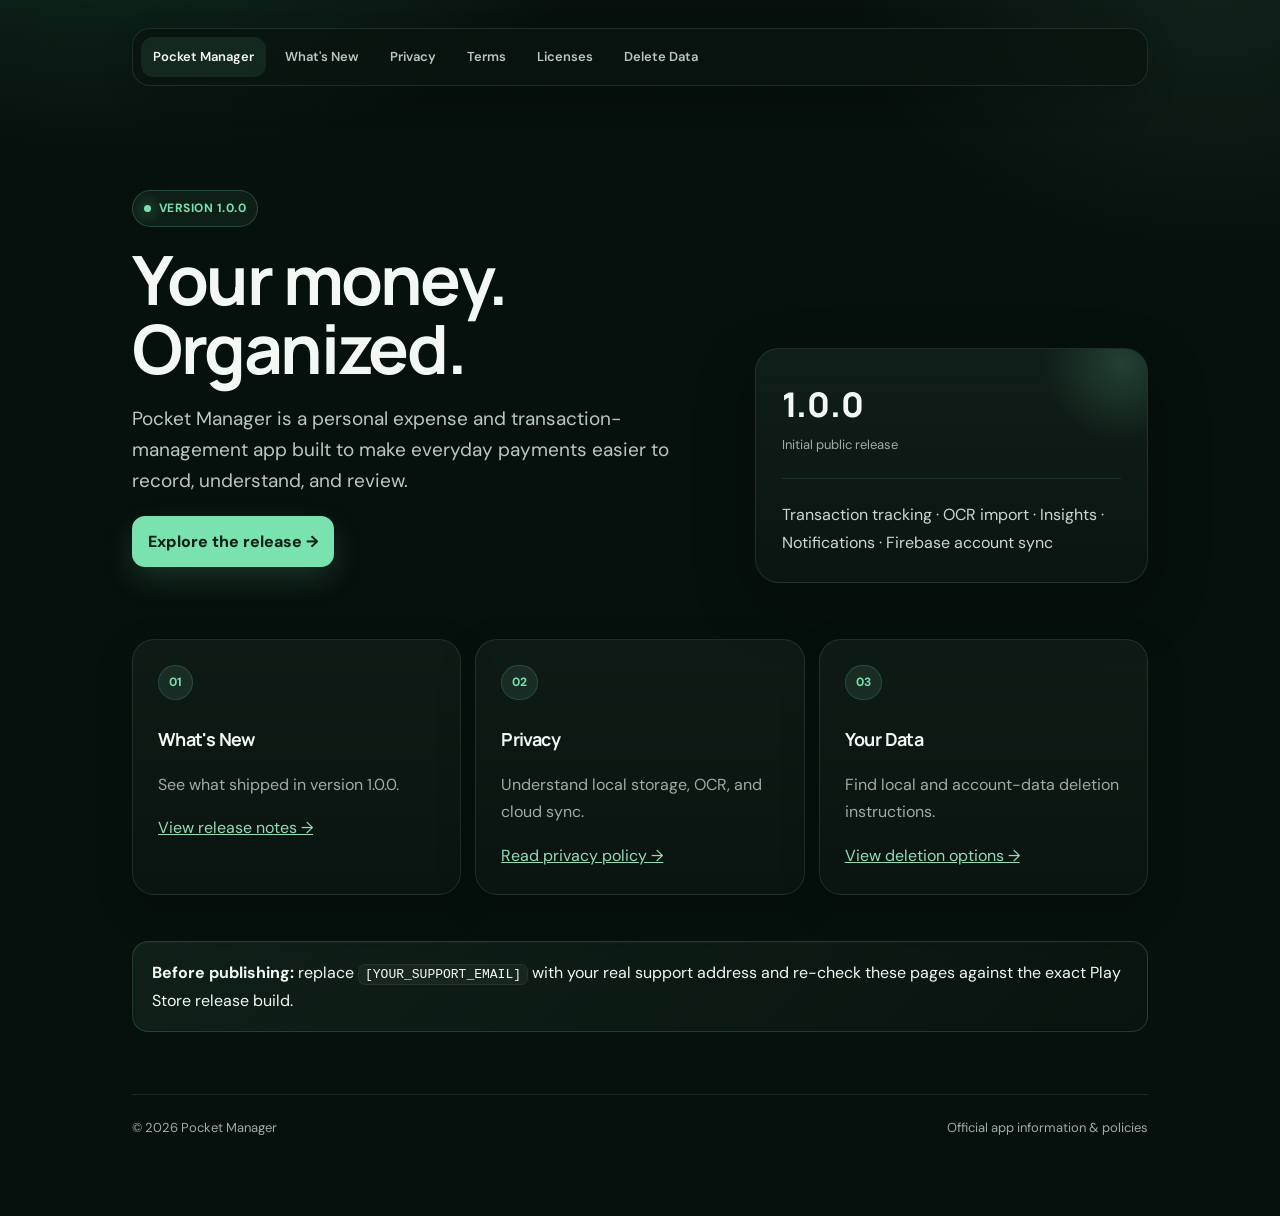
==== index.html @ bef7dd3e "uploaded files outside" ====
<!doctype html><html lang="en"><head><meta charset="utf-8"><meta name="viewport" content="width=device-width,initial-scale=1"><meta name="theme-color" content="#07100d"><title>Pocket Manager — Official</title><link rel="stylesheet" href="styles.css"></head><body><main>
<nav><a href="index.html">Pocket Manager</a><a href="whats-new.html">What's New</a><a href="privacy.html">Privacy</a><a href="terms.html">Terms</a><a href="licenses.html">Licenses</a><a href="delete-account.html">Delete Data</a></nav>
<section class="hero"><div><span class="eyebrow"><span class="dot"></span> Version 1.0.0</span><h1>Your money.<br>Organized.</h1><p class="lead">Pocket Manager is a personal expense and transaction-management app built to make everyday payments easier to record, understand, and review.</p><p><a class="cta" href="whats-new.html">Explore the release →</a></p></div><div class="hero-card"><div class="metric">1.0.0</div><div class="metric-label">Initial public release</div><div style="height:1px;background:var(--line);margin:22px 0"></div><p style="margin:0;color:#cbd8d2">Transaction tracking · OCR import · Insights · Notifications · Firebase account sync</p></div></section>
<div class="grid"><div class="card"><span class="pill">01</span><h3>What's New</h3><p class="muted">See what shipped in version 1.0.0.</p><a href="whats-new.html">View release notes →</a></div><div class="card"><span class="pill">02</span><h3>Privacy</h3><p class="muted">Understand local storage, OCR, and cloud sync.</p><a href="privacy.html">Read privacy policy →</a></div><div class="card"><span class="pill">03</span><h3>Your Data</h3><p class="muted">Find local and account-data deletion instructions.</p><a href="delete-account.html">View deletion options →</a></div></div>
<div class="notice" style="margin-top:28px"><strong>Before publishing:</strong> replace <code>[YOUR_SUPPORT_EMAIL]</code> with your real support address and re-check these pages against the exact Play Store release build.</div>
<footer><span>© 2026 Pocket Manager</span><span>Official app information &amp; policies</span></footer></main></body></html>
---- styles.css ----
@import url('https://fonts.googleapis.com/css2?family=DM+Sans:wght@400;500;600;700&family=Manrope:wght@600;700;800&display=swap');
:root{--bg:#07100d;--bg2:#0b1713;--panel:rgba(16,27,23,.76);--panel2:#101d18;--text:#f4f8f5;--muted:#9eaca5;--accent:#79e2ae;--accent2:#44c98a;--line:rgba(150,190,172,.14);--link:#94dcb8;--shadow:0 22px 60px rgba(0,0,0,.28);--radius:22px}
*{box-sizing:border-box}html{scroll-behavior:smooth}body{margin:0;min-height:100vh;background:radial-gradient(900px 500px at 10% -10%,rgba(65,201,139,.16),transparent 55%),radial-gradient(700px 500px at 95% 0%,rgba(121,226,174,.08),transparent 52%),linear-gradient(180deg,var(--bg),#06100c 70%);color:var(--text);font-family:'DM Sans',-apple-system,BlinkMacSystemFont,'Segoe UI',sans-serif;line-height:1.72}body:before{content:"";position:fixed;inset:0;pointer-events:none;background-image:linear-gradient(rgba(255,255,255,.018) 1px,transparent 1px),linear-gradient(90deg,rgba(255,255,255,.018) 1px,transparent 1px);background-size:46px 46px;mask-image:linear-gradient(to bottom,rgba(0,0,0,.45),transparent 72%)}
main{max-width:1060px;margin:auto;padding:28px 22px 76px;position:relative}a{color:var(--link)}a:hover{color:#c6f1da}nav{position:sticky;top:14px;z-index:5;display:flex;gap:7px;flex-wrap:wrap;margin:0 0 50px;padding:8px;background:rgba(10,20,16,.72);backdrop-filter:blur(18px);border:1px solid var(--line);border-radius:18px;box-shadow:0 12px 32px rgba(0,0,0,.16)}nav a{padding:9px 12px;color:#b9c7c0;text-decoration:none;font-size:13px;font-weight:600;border-radius:12px}nav a:hover,nav a[href$="index.html"]:first-child{background:rgba(121,226,174,.09);color:var(--text)}
.hero{padding:54px 0 38px;display:grid;grid-template-columns:1.2fr .8fr;gap:34px;align-items:end}.eyebrow{display:inline-flex;align-items:center;gap:8px;padding:7px 11px;border:1px solid rgba(121,226,174,.22);background:rgba(121,226,174,.07);border-radius:999px;color:var(--accent);font-size:12px;font-weight:700;letter-spacing:.04em;text-transform:uppercase}.dot{width:7px;height:7px;border-radius:50%;background:var(--accent);box-shadow:0 0 15px var(--accent)}h1,h2,h3{font-family:Manrope,'DM Sans',sans-serif;letter-spacing:-.035em}h1{font-size:clamp(40px,6vw,68px);line-height:1.02;margin:18px 0 16px;max-width:760px}h2{font-size:25px;margin:42px 0 12px;line-height:1.25}h3{font-size:18px;margin:24px 0 8px}p,li{color:#d5dfda}.lead{font-size:19px;line-height:1.65;color:#b9c9c1;max-width:720px}.muted{color:var(--muted)}
.hero-card{padding:26px;border:1px solid var(--line);background:linear-gradient(180deg,rgba(18,32,27,.88),rgba(12,23,19,.76));border-radius:24px;box-shadow:var(--shadow);position:relative;overflow:hidden}.hero-card:after{content:"";position:absolute;width:170px;height:170px;border-radius:50%;right:-60px;top:-70px;background:radial-gradient(circle,rgba(121,226,174,.18),transparent 65%)}.metric{font-family:Manrope;font-size:34px;font-weight:800}.metric-label{color:var(--muted);font-size:13px}.grid{display:grid;grid-template-columns:repeat(3,1fr);gap:14px}.card{background:linear-gradient(180deg,rgba(17,29,24,.82),rgba(12,22,18,.72));border:1px solid var(--line);border-radius:var(--radius);padding:25px;margin:18px 0;box-shadow:0 14px 40px rgba(0,0,0,.16)}.card h2{margin-top:0}.card:hover{border-color:rgba(121,226,174,.24);transform:translateY(-1px);transition:.2s ease}.pill{display:inline-flex;align-items:center;padding:6px 10px;border-radius:999px;background:rgba(121,226,174,.1);border:1px solid rgba(121,226,174,.17);color:var(--accent);font-size:12px;font-weight:700}.notice{border:1px solid rgba(121,226,174,.18);background:linear-gradient(135deg,rgba(121,226,174,.08),rgba(255,255,255,.015));padding:17px 19px;border-radius:16px;box-shadow:inset 0 1px 0 rgba(255,255,255,.03)}ul{padding-left:22px}li{margin:9px 0}code{background:#172720;border:1px solid rgba(255,255,255,.06);padding:2px 6px;border-radius:7px}table{width:100%;border-collapse:separate;border-spacing:0;margin:18px 0;border:1px solid var(--line);border-radius:16px;overflow:hidden;background:rgba(12,23,19,.55)}th,td{text-align:left;padding:13px 12px;border-bottom:1px solid var(--line);vertical-align:top}tr:last-child td{border-bottom:0}th{color:var(--text);background:rgba(255,255,255,.025)}td{color:#d5dfda}.doc-head{padding:22px 0 26px;border-bottom:1px solid var(--line);margin-bottom:26px}.doc-head h1{font-size:clamp(36px,5vw,54px);margin:8px 0 8px}.kicker{color:var(--accent);font-size:12px;font-weight:800;text-transform:uppercase;letter-spacing:.08em}.cards-2{display:grid;grid-template-columns:repeat(2,1fr);gap:14px}.cards-2 .card{margin:0}.feature-list{display:grid;grid-template-columns:repeat(2,1fr);gap:12px}.feature{padding:18px;border:1px solid var(--line);border-radius:16px;background:rgba(255,255,255,.02)}.feature strong{display:block;margin-bottom:4px}.small{font-size:13px;color:var(--muted)}footer{margin-top:62px;padding-top:22px;border-top:1px solid var(--line);font-size:13px;color:var(--muted);display:flex;justify-content:space-between;gap:16px;flex-wrap:wrap}.cta{display:inline-flex;gap:9px;align-items:center;padding:12px 16px;border-radius:13px;background:var(--accent);color:#062016;font-weight:800;text-decoration:none;box-shadow:0 12px 30px rgba(121,226,174,.16)}.cta:hover{color:#062016;filter:brightness(1.06)}
@media(max-width:800px){.hero{grid-template-columns:1fr}.grid,.cards-2,.feature-list{grid-template-columns:1fr}nav{position:relative;top:0;margin-bottom:28px}h1{font-size:44px}}
@media(prefers-reduced-motion:no-preference){.hero-card,.card{animation:rise .45s ease both}@keyframes rise{from{opacity:0;transform:translateY(8px)}to{opacity:1;transform:none}}}
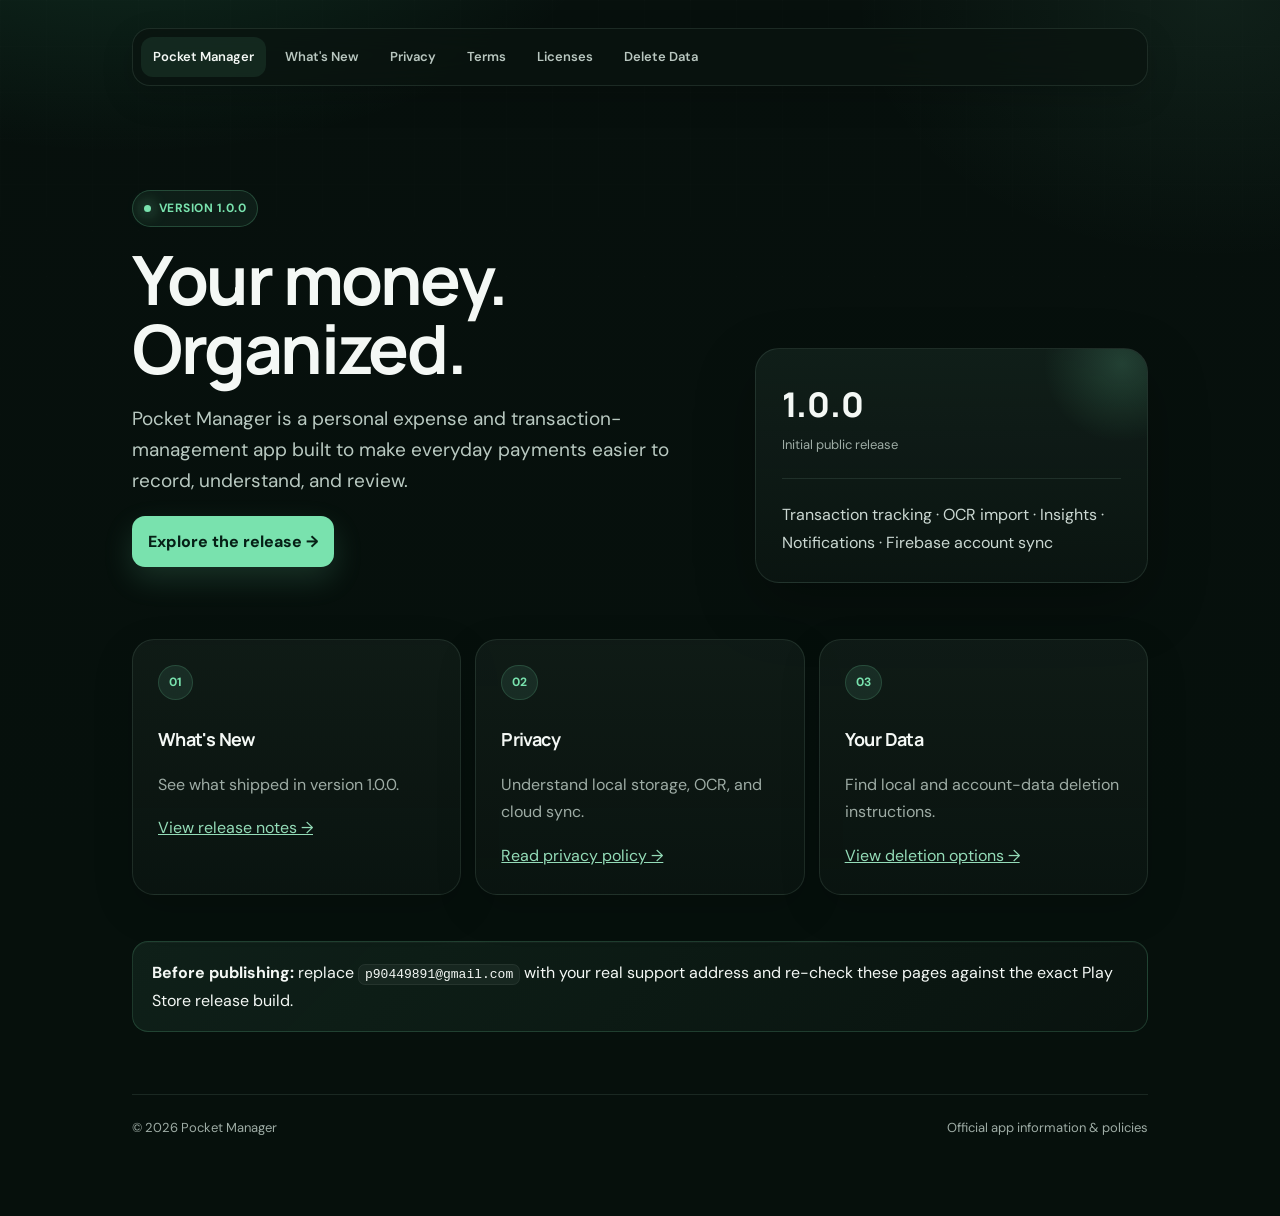
==== commit a720ad7c: "Replace placeholder support email in index.html Updated support email placeholder to actual email." ====
--- a/index.html
+++ b/index.html
@@ -2,5 +2,5 @@
 <nav><a href="index.html">Pocket Manager</a><a href="whats-new.html">What's New</a><a href="privacy.html">Privacy</a><a href="terms.html">Terms</a><a href="licenses.html">Licenses</a><a href="delete-account.html">Delete Data</a></nav>
 <section class="hero"><div><span class="eyebrow"><span class="dot"></span> Version 1.0.0</span><h1>Your money.<br>Organized.</h1><p class="lead">Pocket Manager is a personal expense and transaction-management app built to make everyday payments easier to record, understand, and review.</p><p><a class="cta" href="whats-new.html">Explore the release →</a></p></div><div class="hero-card"><div class="metric">1.0.0</div><div class="metric-label">Initial public release</div><div style="height:1px;background:var(--line);margin:22px 0"></div><p style="margin:0;color:#cbd8d2">Transaction tracking · OCR import · Insights · Notifications · Firebase account sync</p></div></section>
 <div class="grid"><div class="card"><span class="pill">01</span><h3>What's New</h3><p class="muted">See what shipped in version 1.0.0.</p><a href="whats-new.html">View release notes →</a></div><div class="card"><span class="pill">02</span><h3>Privacy</h3><p class="muted">Understand local storage, OCR, and cloud sync.</p><a href="privacy.html">Read privacy policy →</a></div><div class="card"><span class="pill">03</span><h3>Your Data</h3><p class="muted">Find local and account-data deletion instructions.</p><a href="delete-account.html">View deletion options →</a></div></div>
-<div class="notice" style="margin-top:28px"><strong>Before publishing:</strong> replace <code>[YOUR_SUPPORT_EMAIL]</code> with your real support address and re-check these pages against the exact Play Store release build.</div>
+<div class="notice" style="margin-top:28px"><strong>Before publishing:</strong> replace <code>p90449891@gmail.com</code> with your real support address and re-check these pages against the exact Play Store release build.</div>
 <footer><span>© 2026 Pocket Manager</span><span>Official app information &amp; policies</span></footer></main></body></html>
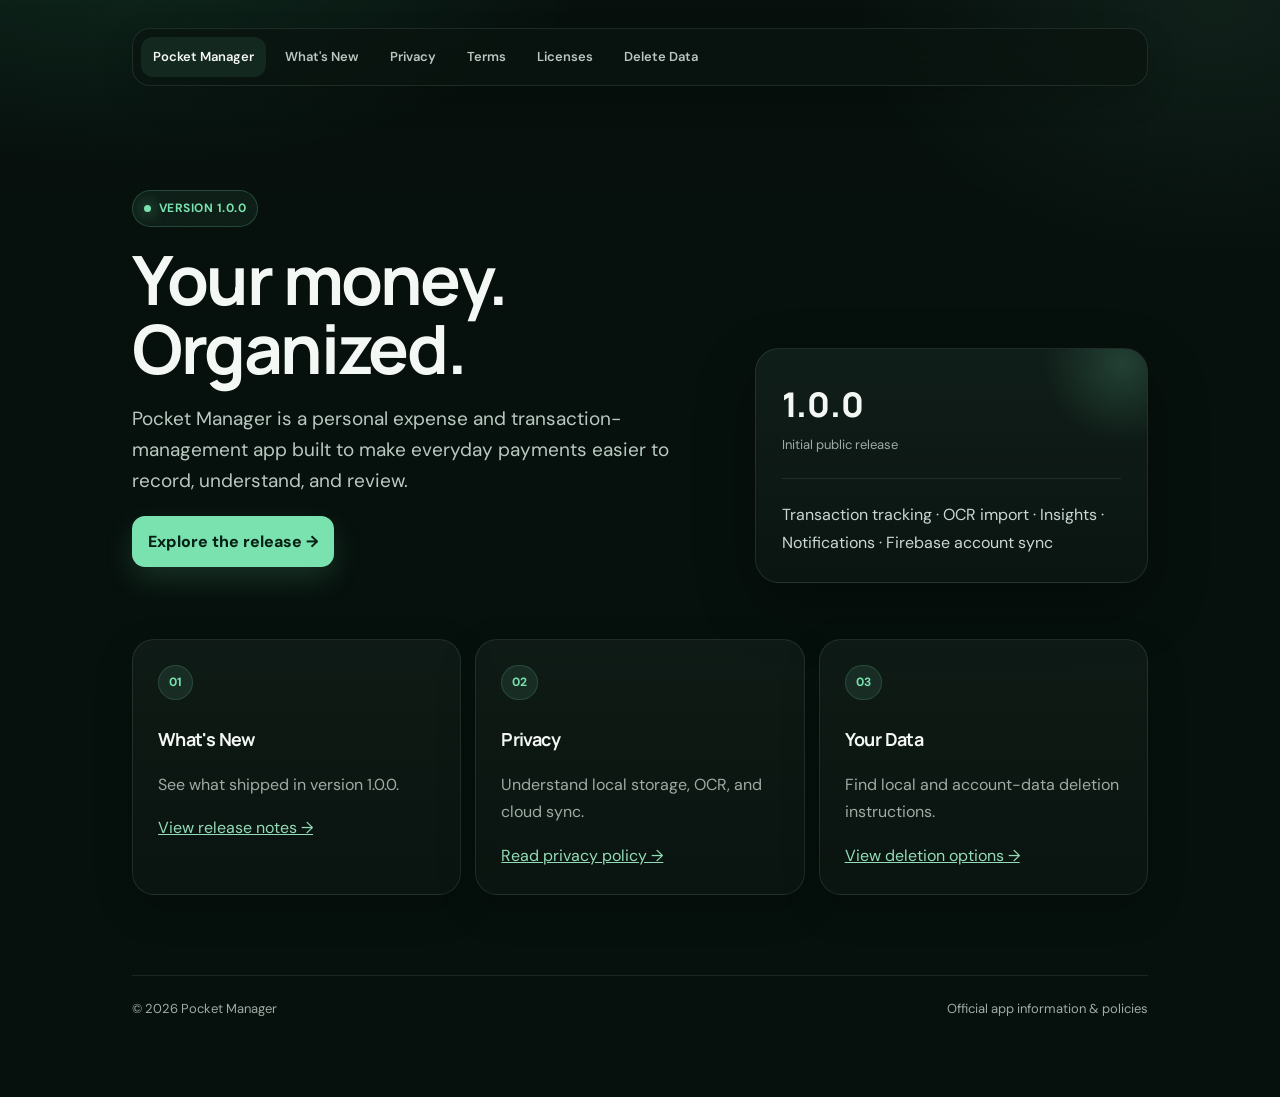
==== commit abd4d0a3: "Remove pre-publishing notice from index.html Removed placeholder support email notice before publish" ====
--- a/index.html
+++ b/index.html
@@ -2,5 +2,4 @@
 <nav><a href="index.html">Pocket Manager</a><a href="whats-new.html">What's New</a><a href="privacy.html">Privacy</a><a href="terms.html">Terms</a><a href="licenses.html">Licenses</a><a href="delete-account.html">Delete Data</a></nav>
 <section class="hero"><div><span class="eyebrow"><span class="dot"></span> Version 1.0.0</span><h1>Your money.<br>Organized.</h1><p class="lead">Pocket Manager is a personal expense and transaction-management app built to make everyday payments easier to record, understand, and review.</p><p><a class="cta" href="whats-new.html">Explore the release →</a></p></div><div class="hero-card"><div class="metric">1.0.0</div><div class="metric-label">Initial public release</div><div style="height:1px;background:var(--line);margin:22px 0"></div><p style="margin:0;color:#cbd8d2">Transaction tracking · OCR import · Insights · Notifications · Firebase account sync</p></div></section>
 <div class="grid"><div class="card"><span class="pill">01</span><h3>What's New</h3><p class="muted">See what shipped in version 1.0.0.</p><a href="whats-new.html">View release notes →</a></div><div class="card"><span class="pill">02</span><h3>Privacy</h3><p class="muted">Understand local storage, OCR, and cloud sync.</p><a href="privacy.html">Read privacy policy →</a></div><div class="card"><span class="pill">03</span><h3>Your Data</h3><p class="muted">Find local and account-data deletion instructions.</p><a href="delete-account.html">View deletion options →</a></div></div>
-<div class="notice" style="margin-top:28px"><strong>Before publishing:</strong> replace <code>p90449891@gmail.com</code> with your real support address and re-check these pages against the exact Play Store release build.</div>
 <footer><span>© 2026 Pocket Manager</span><span>Official app information &amp; policies</span></footer></main></body></html>
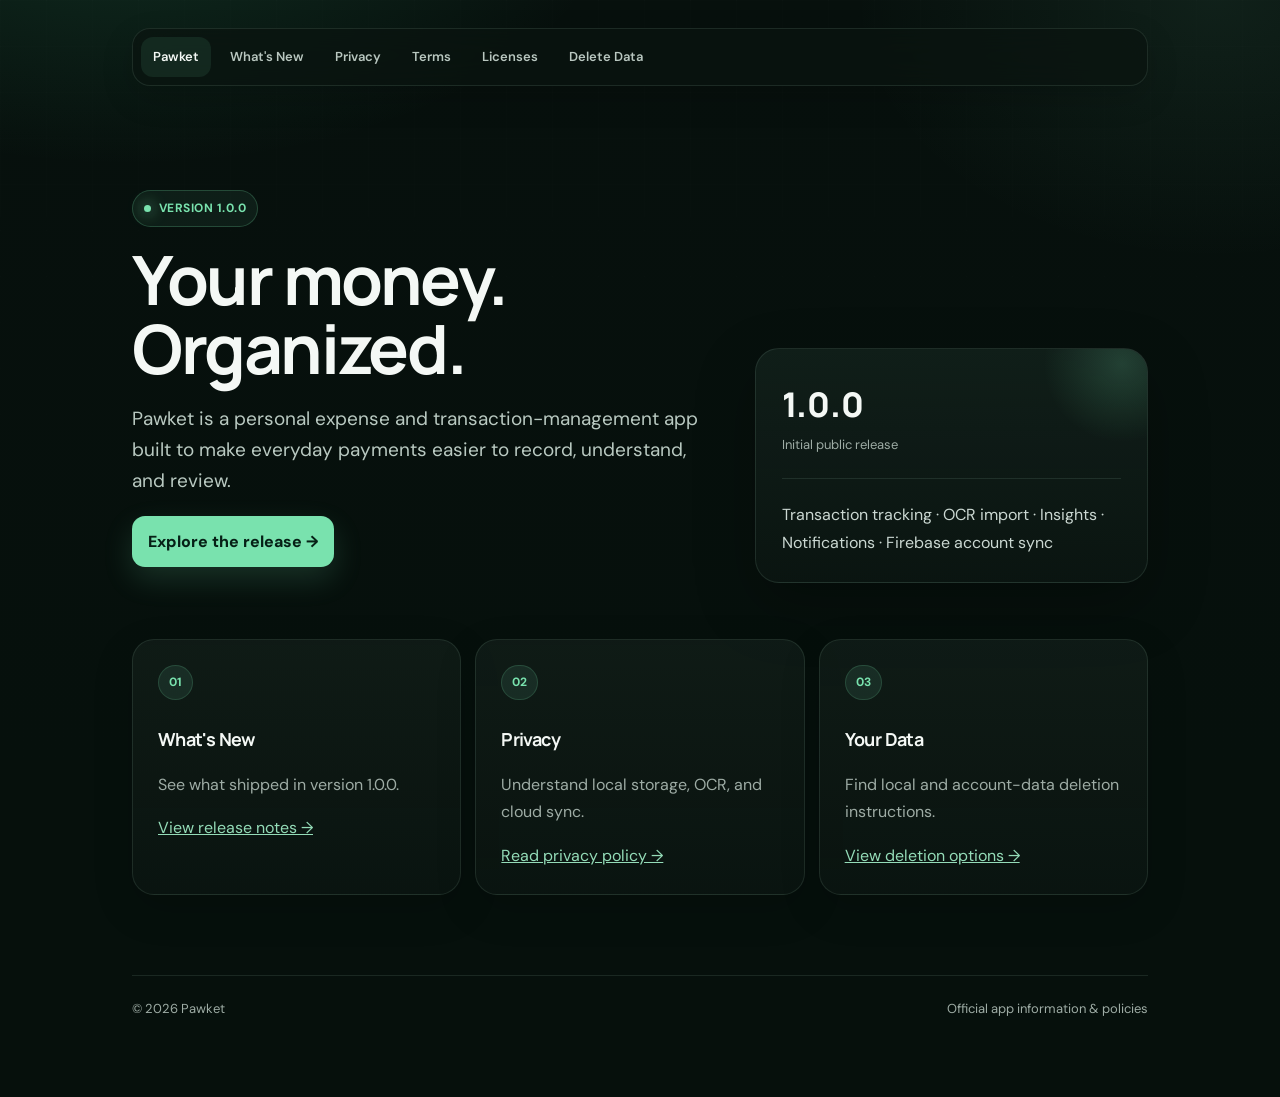
==== commit 46bf9f16: "Rename Pocket Manager to Pawket in index.html" ====
--- a/index.html
+++ b/index.html
@@ -1,5 +1,5 @@
-<!doctype html><html lang="en"><head><meta charset="utf-8"><meta name="viewport" content="width=device-width,initial-scale=1"><meta name="theme-color" content="#07100d"><title>Pocket Manager — Official</title><link rel="stylesheet" href="styles.css"></head><body><main>
-<nav><a href="index.html">Pocket Manager</a><a href="whats-new.html">What's New</a><a href="privacy.html">Privacy</a><a href="terms.html">Terms</a><a href="licenses.html">Licenses</a><a href="delete-account.html">Delete Data</a></nav>
-<section class="hero"><div><span class="eyebrow"><span class="dot"></span> Version 1.0.0</span><h1>Your money.<br>Organized.</h1><p class="lead">Pocket Manager is a personal expense and transaction-management app built to make everyday payments easier to record, understand, and review.</p><p><a class="cta" href="whats-new.html">Explore the release →</a></p></div><div class="hero-card"><div class="metric">1.0.0</div><div class="metric-label">Initial public release</div><div style="height:1px;background:var(--line);margin:22px 0"></div><p style="margin:0;color:#cbd8d2">Transaction tracking · OCR import · Insights · Notifications · Firebase account sync</p></div></section>
+<!doctype html><html lang="en"><head><meta charset="utf-8"><meta name="viewport" content="width=device-width,initial-scale=1"><meta name="theme-color" content="#07100d"><title>Pawket — Official</title><link rel="stylesheet" href="styles.css"></head><body><main>
+<nav><a href="index.html">Pawket</a><a href="whats-new.html">What's New</a><a href="privacy.html">Privacy</a><a href="terms.html">Terms</a><a href="licenses.html">Licenses</a><a href="delete-account.html">Delete Data</a></nav>
+<section class="hero"><div><span class="eyebrow"><span class="dot"></span> Version 1.0.0</span><h1>Your money.<br>Organized.</h1><p class="lead">Pawket is a personal expense and transaction-management app built to make everyday payments easier to record, understand, and review.</p><p><a class="cta" href="whats-new.html">Explore the release →</a></p></div><div class="hero-card"><div class="metric">1.0.0</div><div class="metric-label">Initial public release</div><div style="height:1px;background:var(--line);margin:22px 0"></div><p style="margin:0;color:#cbd8d2">Transaction tracking · OCR import · Insights · Notifications · Firebase account sync</p></div></section>
 <div class="grid"><div class="card"><span class="pill">01</span><h3>What's New</h3><p class="muted">See what shipped in version 1.0.0.</p><a href="whats-new.html">View release notes →</a></div><div class="card"><span class="pill">02</span><h3>Privacy</h3><p class="muted">Understand local storage, OCR, and cloud sync.</p><a href="privacy.html">Read privacy policy →</a></div><div class="card"><span class="pill">03</span><h3>Your Data</h3><p class="muted">Find local and account-data deletion instructions.</p><a href="delete-account.html">View deletion options →</a></div></div>
-<footer><span>© 2026 Pocket Manager</span><span>Official app information &amp; policies</span></footer></main></body></html>
+<footer><span>© 2026 Pawket</span><span>Official app information &amp; policies</span></footer></main></body></html>
